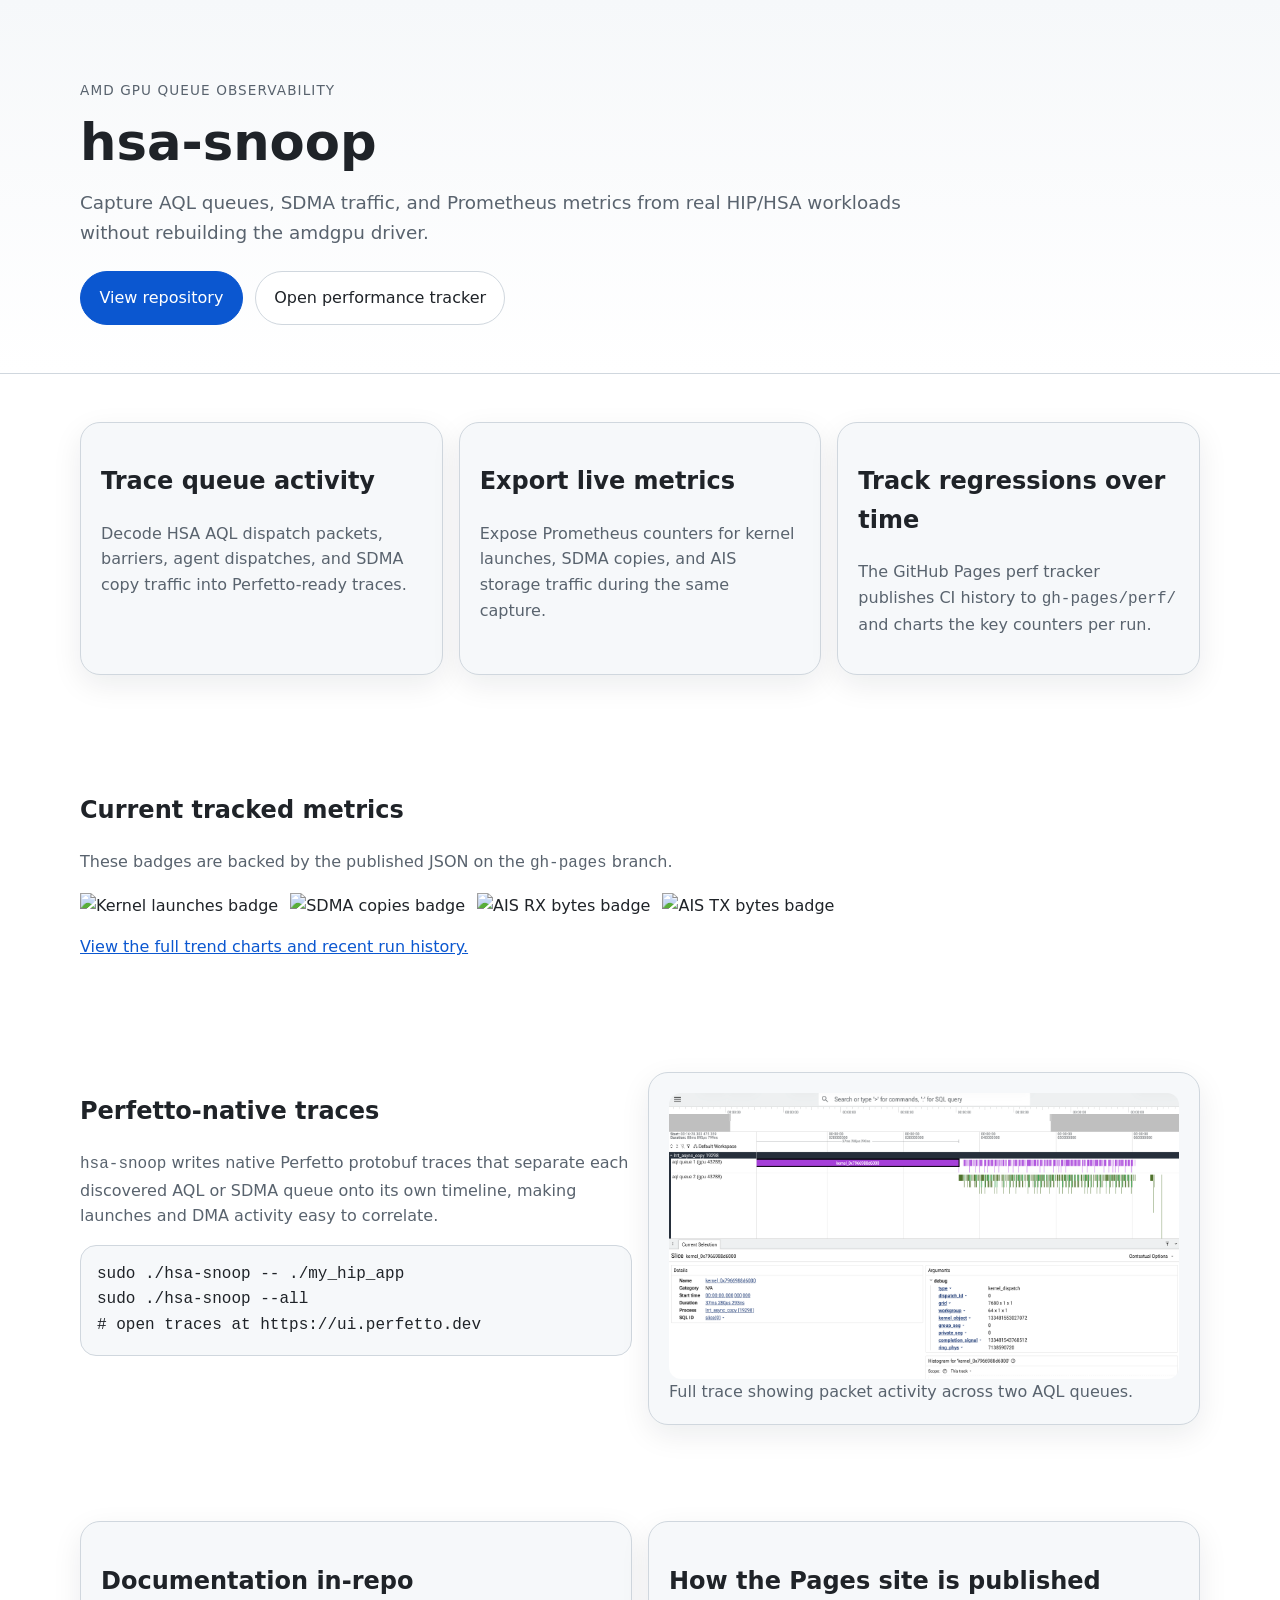
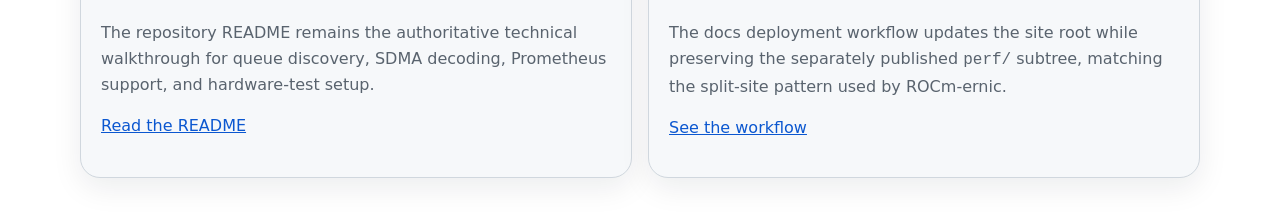
==== docs/index.html @ 5e8b9438 "feat: add GitHub Pages site and perf tracker Co-authored-by: sbates130272 <7095029+sbates130272@user" ====
<!DOCTYPE html>
<html lang="en">
<head>
<meta charset="utf-8">
<meta name="viewport" content="width=device-width, initial-scale=1">
<title>hsa-snoop</title>
<link rel="stylesheet" href="site.css">
</head>
<body>
<header class="hero">
  <div class="hero__content">
    <p class="eyebrow">AMD GPU queue observability</p>
    <h1>hsa-snoop</h1>
    <p class="lede">Capture AQL queues, SDMA traffic, and Prometheus metrics from real HIP/HSA workloads without rebuilding the amdgpu driver.</p>
    <div class="actions">
      <a class="button button--primary" href="https://github.com/sbates130272/hsa-snoop">View repository</a>
      <a class="button" href="perf/">Open performance tracker</a>
    </div>
  </div>
</header>

<main>
  <section class="section grid grid--three">
    <article class="card">
      <h2>Trace queue activity</h2>
      <p>Decode HSA AQL dispatch packets, barriers, agent dispatches, and SDMA copy traffic into Perfetto-ready traces.</p>
    </article>
    <article class="card">
      <h2>Export live metrics</h2>
      <p>Expose Prometheus counters for kernel launches, SDMA copies, and AIS storage traffic during the same capture.</p>
    </article>
    <article class="card">
      <h2>Track regressions over time</h2>
      <p>The GitHub Pages perf tracker publishes CI history to <code>gh-pages/perf/</code> and charts the key counters per run.</p>
    </article>
  </section>

  <section class="section">
    <div class="section__heading">
      <h2>Current tracked metrics</h2>
      <p>These badges are backed by the published JSON on the <code>gh-pages</code> branch.</p>
    </div>
    <div class="badges">
      <img alt="Kernel launches badge" src="https://img.shields.io/endpoint?url=https://sbates130272.github.io/hsa-snoop/perf/badge-kernel_launches.json">
      <img alt="SDMA copies badge" src="https://img.shields.io/endpoint?url=https://sbates130272.github.io/hsa-snoop/perf/badge-sdma_copies.json">
      <img alt="AIS RX bytes badge" src="https://img.shields.io/endpoint?url=https://sbates130272.github.io/hsa-snoop/perf/badge-ais_rx_bytes.json">
      <img alt="AIS TX bytes badge" src="https://img.shields.io/endpoint?url=https://sbates130272.github.io/hsa-snoop/perf/badge-ais_tx_bytes.json">
    </div>
    <p><a href="perf/">View the full trend charts and recent run history.</a></p>
  </section>

  <section class="section grid grid--two section--media">
    <div>
      <h2>Perfetto-native traces</h2>
      <p><code>hsa-snoop</code> writes native Perfetto protobuf traces that separate each discovered AQL or SDMA queue onto its own timeline, making launches and DMA activity easy to correlate.</p>
      <pre><code>sudo ./hsa-snoop -- ./my_hip_app
sudo ./hsa-snoop --all
# open traces at https://ui.perfetto.dev</code></pre>
    </div>
    <figure class="media-card">
      <img src="images/perfetto-trace-overview.png" alt="Overview of an hsa-snoop trace in Perfetto">
      <figcaption>Full trace showing packet activity across two AQL queues.</figcaption>
    </figure>
  </section>

  <section class="section grid grid--two">
    <article class="card">
      <h2>Documentation in-repo</h2>
      <p>The repository README remains the authoritative technical walkthrough for queue discovery, SDMA decoding, Prometheus support, and hardware-test setup.</p>
      <p><a href="https://github.com/sbates130272/hsa-snoop/blob/main/README.md">Read the README</a></p>
    </article>
    <article class="card">
      <h2>How the Pages site is published</h2>
      <p>The docs deployment workflow updates the site root while preserving the separately published <code>perf/</code> subtree, matching the split-site pattern used by ROCm-ernic.</p>
      <p><a href="https://github.com/sbates130272/hsa-snoop/blob/main/.github/workflows/docs-deploy.yml">See the workflow</a></p>
    </article>
  </section>
</main>
</body>
</html>
---- docs/site.css ----
:root {
  color-scheme: light dark;
  --bg: #ffffff;
  --bg-accent: #f6f8fa;
  --fg: #1f2328;
  --muted: #59636e;
  --border: #d0d7de;
  --primary: #0b57d0;
  --primary-contrast: #ffffff;
  --shadow: 0 10px 30px rgba(15, 23, 42, 0.08);
}

@media (prefers-color-scheme: dark) {
  :root {
    --bg: #0d1117;
    --bg-accent: #161b22;
    --fg: #e6edf3;
    --muted: #9da7b3;
    --border: #30363d;
    --primary: #58a6ff;
    --primary-contrast: #0d1117;
    --shadow: none;
  }
}

* { box-sizing: border-box; }
body {
  margin: 0;
  font-family: ui-sans-serif, system-ui, -apple-system, BlinkMacSystemFont, "Segoe UI", sans-serif;
  line-height: 1.6;
  background: var(--bg);
  color: var(--fg);
}
a { color: var(--primary); }
code, pre {
  font-family: ui-monospace, SFMono-Regular, SFMono-Regular, Menlo, Consolas, monospace;
}
.hero {
  padding: 5rem 1.5rem 3rem;
  background: linear-gradient(180deg, var(--bg-accent), var(--bg));
  border-bottom: 1px solid var(--border);
}
.hero__content, main {
  width: min(1120px, calc(100% - 3rem));
  margin: 0 auto;
}
.eyebrow {
  text-transform: uppercase;
  letter-spacing: 0.08em;
  color: var(--muted);
  font-size: 0.85rem;
  margin: 0 0 0.75rem;
}
h1 {
  font-size: clamp(2.5rem, 4vw, 4rem);
  line-height: 1.1;
  margin: 0;
}
.lede {
  max-width: 54rem;
  font-size: 1.15rem;
  color: var(--muted);
}
.actions {
  display: flex;
  flex-wrap: wrap;
  gap: 0.75rem;
  margin-top: 1.5rem;
}
.button {
  display: inline-flex;
  align-items: center;
  justify-content: center;
  padding: 0.8rem 1.15rem;
  border-radius: 999px;
  border: 1px solid var(--border);
  text-decoration: none;
  color: var(--fg);
  background: var(--bg);
}
.button--primary {
  background: var(--primary);
  color: var(--primary-contrast);
  border-color: var(--primary);
}
.section {
  padding: 3rem 0;
}
.grid {
  display: grid;
  gap: 1rem;
}
.grid--three {
  grid-template-columns: repeat(auto-fit, minmax(220px, 1fr));
}
.grid--two {
  grid-template-columns: repeat(auto-fit, minmax(280px, 1fr));
}
.card,
.media-card {
  background: var(--bg-accent);
  border: 1px solid var(--border);
  border-radius: 20px;
  padding: 1.25rem;
  box-shadow: var(--shadow);
}
.section__heading {
  margin-bottom: 1rem;
}
.section__heading p,
.card p,
figcaption,
.lede,
.section p {
  color: var(--muted);
}
.badges {
  display: flex;
  flex-wrap: wrap;
  gap: 0.75rem;
  align-items: center;
}
.badges img {
  max-width: 100%;
}
pre {
  overflow-x: auto;
  padding: 1rem;
  border-radius: 16px;
  background: var(--bg-accent);
  border: 1px solid var(--border);
}
figure {
  margin: 0;
}
.media-card img {
  width: 100%;
  border-radius: 12px;
  display: block;
}
@media (max-width: 720px) {
  .hero {
    padding-top: 4rem;
  }
  .hero__content, main {
    width: min(1120px, calc(100% - 2rem));
  }
}
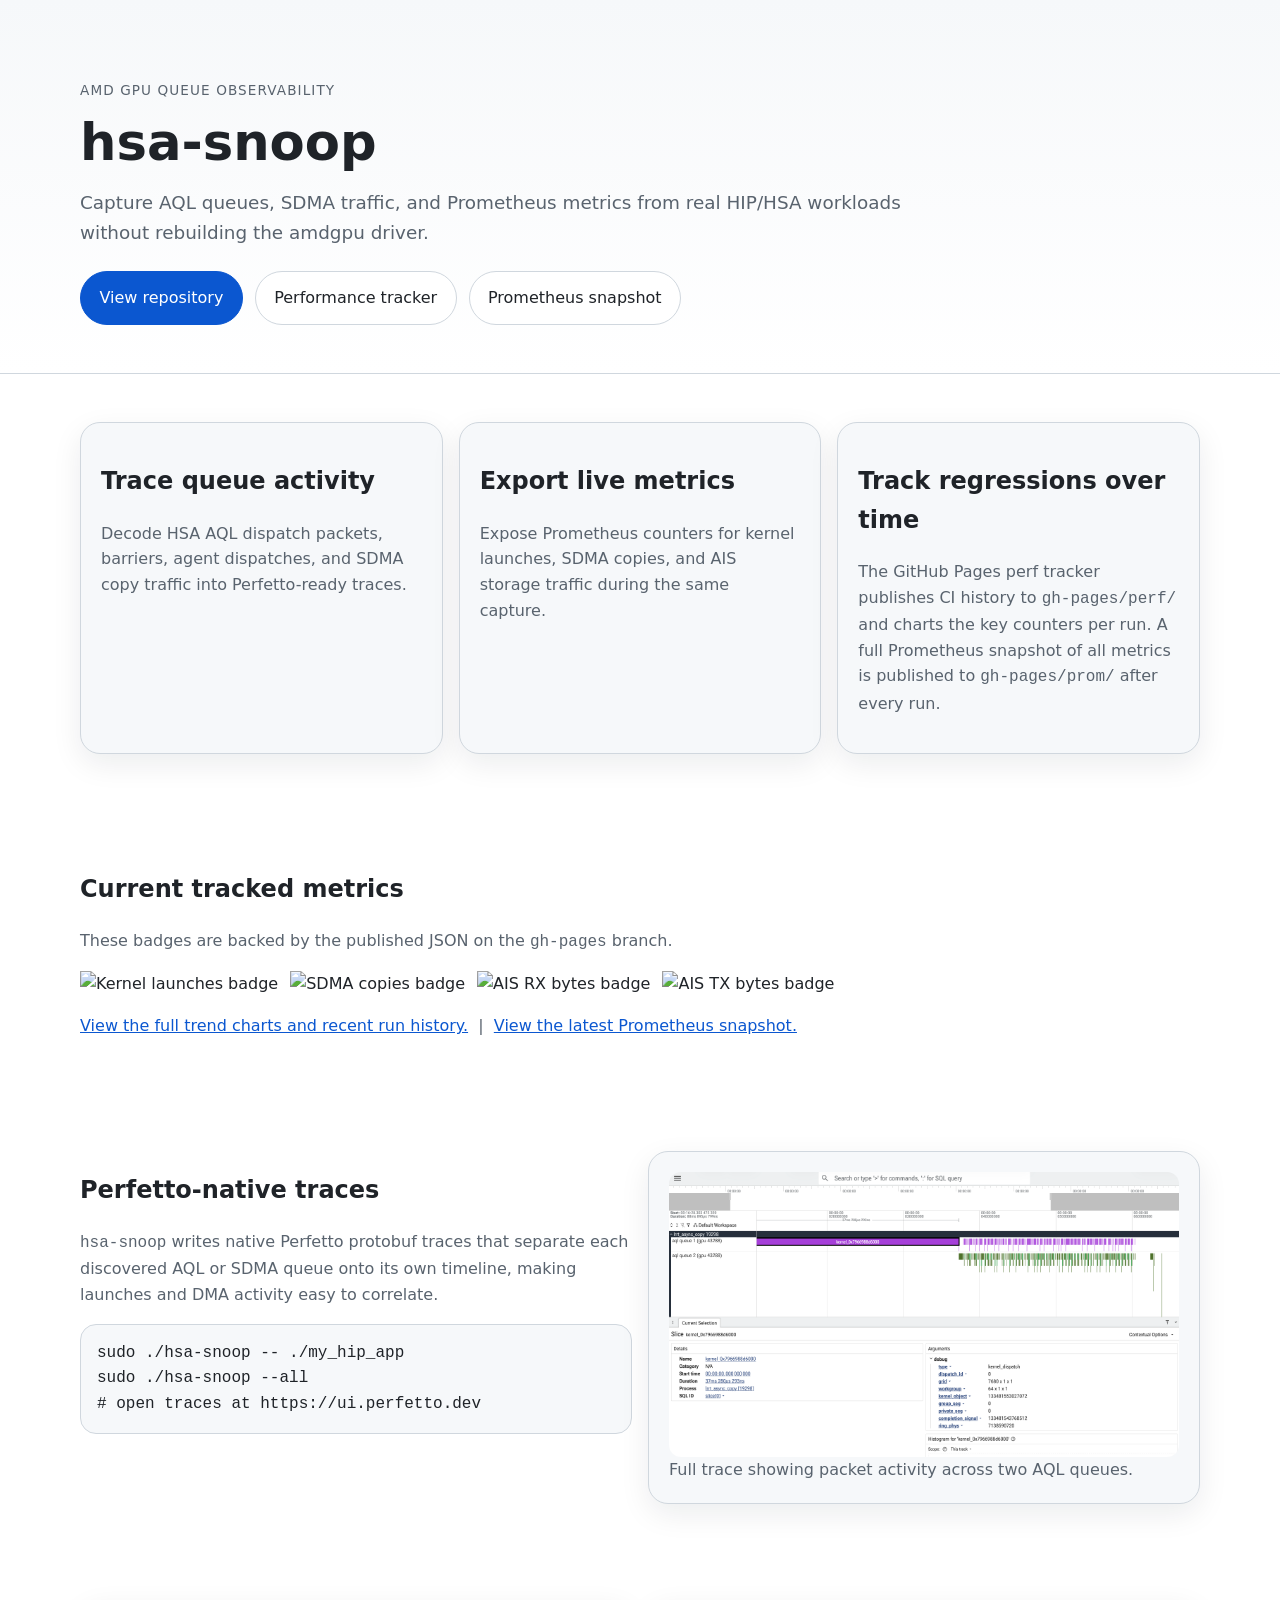
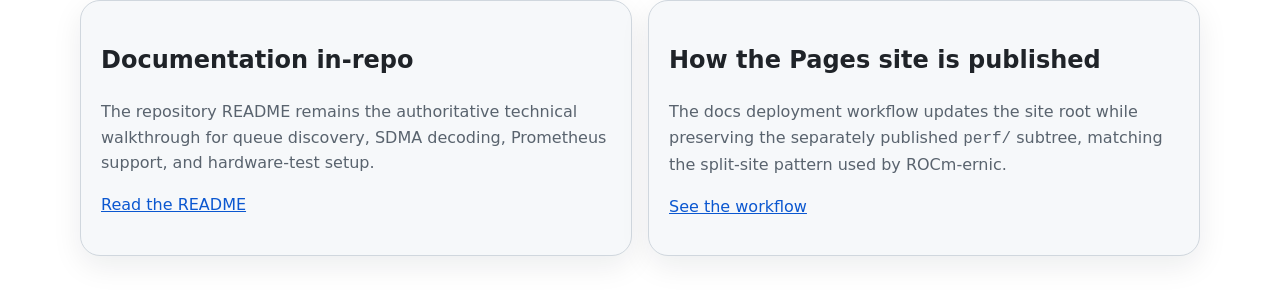
==== commit c3eb05d8: "ci: add daily schedule, Prometheus snapshot page, and README badges Add a daily 02:17 UTC schedule t" ====
--- a/docs/index.html
+++ b/docs/index.html
@@ -14,7 +14,8 @@
     <p class="lede">Capture AQL queues, SDMA traffic, and Prometheus metrics from real HIP/HSA workloads without rebuilding the amdgpu driver.</p>
     <div class="actions">
       <a class="button button--primary" href="https://github.com/sbates130272/hsa-snoop">View repository</a>
-      <a class="button" href="perf/">Open performance tracker</a>
+      <a class="button" href="perf/">Performance tracker</a>
+      <a class="button" href="prom/">Prometheus snapshot</a>
     </div>
   </div>
 </header>
@@ -31,7 +32,7 @@
     </article>
     <article class="card">
       <h2>Track regressions over time</h2>
-      <p>The GitHub Pages perf tracker publishes CI history to <code>gh-pages/perf/</code> and charts the key counters per run.</p>
+      <p>The GitHub Pages perf tracker publishes CI history to <code>gh-pages/perf/</code> and charts the key counters per run. A full Prometheus snapshot of all metrics is published to <code>gh-pages/prom/</code> after every run.</p>
     </article>
   </section>
 
@@ -46,7 +47,7 @@
       <img alt="AIS RX bytes badge" src="https://img.shields.io/endpoint?url=https://sbates130272.github.io/hsa-snoop/perf/badge-ais_rx_bytes.json">
       <img alt="AIS TX bytes badge" src="https://img.shields.io/endpoint?url=https://sbates130272.github.io/hsa-snoop/perf/badge-ais_tx_bytes.json">
     </div>
-    <p><a href="perf/">View the full trend charts and recent run history.</a></p>
+    <p><a href="perf/">View the full trend charts and recent run history.</a> &nbsp;|&nbsp; <a href="prom/">View the latest Prometheus snapshot.</a></p>
   </section>
 
   <section class="section grid grid--two section--media">
